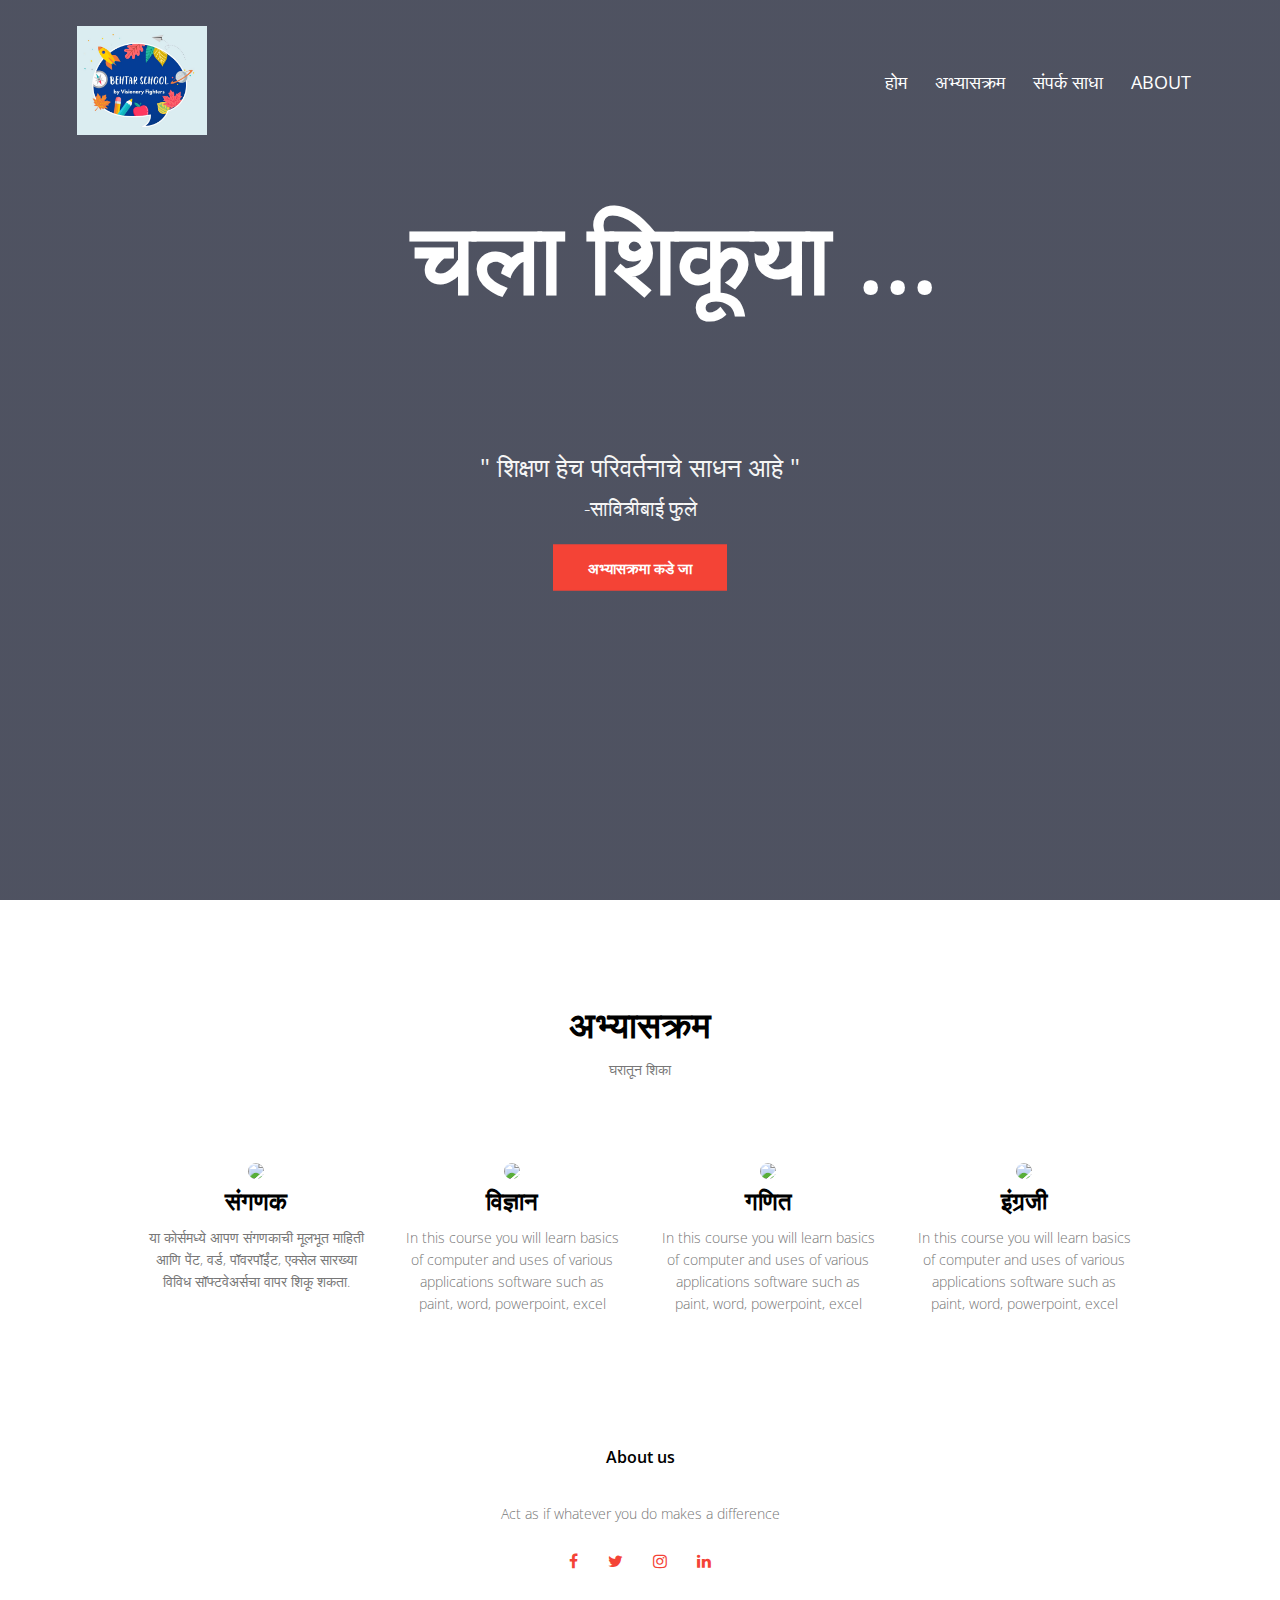
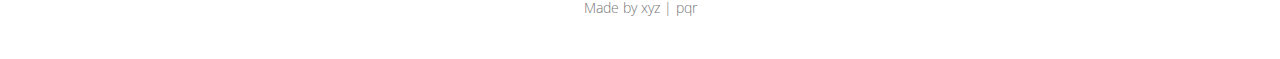
==== index.html @ a49ac551 "download links" ====
<!DOCTYPE html>
<html>
<head>
    <meta name="viewport" content="with=device-width, initial-scale=1.0">
    <title>BHETAR SCHOOL</title>
    <link rel="stylesheet" type="text/css" href="style.css">
    <link rel="preconnect" href="https://fonts.googleapis.com">
    <link rel="preconnect" href="https://fonts.gstatic.com" crossorigin>
    <link href="https://fonts.googleapis.com/css2?family=Open+Sans:wght@300;400;800&display=swap" rel="stylesheet">
    <link rel="stylesheet" href="https://stackpath.bootstrapcdn.com/font-awesome/4.7.0/css/font-awesome.min.css">
</head>
<body>
        <section class="header">
            <nav>
                <a href="#"> <img src="img/logo.jpeg"></a>
                <div class="nav-links" id="navLinks">
                    <i class="fa fa-times-circle" onclick="hideMenu()"></i>
                    <ul>
                        <li><a href="">होम</a></li>
                        <li><a href="#course">अभ्यासक्रम</a></li>
                        <li><a href="contact.html">संपर्क साधा </a></li>
                        <li><a href="about.html">ABOUT</a></li>
                    </ul>
                </div>
                <i class="fa fa-bars" onclick="showMenu()"></i>
            </nav>
            <div class="text-box">
                <h1>चला शिकूया ... </h1>
                <p><b>" शिक्षण हेच परिवर्तनाचे साधन आहे "</b></p>
                <p style="font-size: 20px;">-सावित्रीबाई फुले</p>
                <a href="#course" class="button"><b>अभ्यासक्रमा कडे जा</b></a>
            </div>

            <div class="shape"></div>
        </section> 

  <!-------courses--------->   
  <section class="course">
      <h1 id="course">अभ्यासक्रम</h1>
      <p>घरातून शिका</p>    


    <div class="conatiner">
        <div class="subjects">
            <img src="img/13.jpg">
            <h2><a href="Computer.html">संगणक</a></h2>
            <p>या कोर्समध्ये आपण संगणकाची मूलभूत माहिती आणि पेंट, वर्ड, पॉवरपॉईंट, एक्सेल सारख्या विविध सॉफ्टवेअर्सचा वापर शिकू शकता.</p>

        </div>
        <div class="subjects">
            <img src="img/9.jpg">
            <h2><a href="science.html">विज्ञान</a></h2>
          <p>In this course you will learn basics of computer and uses of various applications software such as paint, word, powerpoint, excel</p>
      </div>
      <div class="subjects">
          <img src="img/11.jpg">
          <h2><a href="maths.html">गणित</a></h2>
          <p>In this course you will learn basics of computer and uses of various applications software such as paint, word, powerpoint, excel</p>
      </div>
      <div class="subjects">
        <img src="img/8.jpg">
        <h2><a href="maths.html">इंग्रजी</a></h2>
        <p>In this course you will learn basics of computer and uses of various applications software such as paint, word, powerpoint, excel</p>
    </div>
    </div>
  </section>
  
  


<!-------footer----------->
<section class="footer">
    <h4>About us</h4>
    <p>Act as if whatever you do makes a difference</p>
    <div class="icons">
        <i class="fa fa-facebook"></i>
        <i class="fa fa-twitter"></i>
        <i class="fa fa-instagram"></i>
        <i class="fa fa-linkedin"></i>
    </div>
    <p>Made by xyz | pqr</p>
</section>


    
<!--------javscript for toggle menu---------->
<script>
    var navLinks= document.getElementById("navLinks");
    function showMenu(){
        navLinks.style.right="0";
    }
    function hideMenu(){
        navLinks.style.right="-200px";
    }
</script>
</body>
</html>
---- style.css ----
*{
    margin: 0;
    padding: 0;
    font-family: 'Open Sans', sans-serif;
}
.header{
    min-height: 100vh;
    width: 100%;
    background-image: linear-gradient(rgb(4,9,30,0.7),rgba(4,9,30,0.7)), url(img/2.jpeg);
    background-size: cover;
    background-position: center;
    position: relative;
}
nav{
    display: flex;
    padding: 2% 6%;
    justify-content: space-between;
    align-items: center;
}
nav img{
    width: 130px;
}
.nav-links{
    flex: 1;
    text-align: right;
}
.nav-links ul li{
    list-style: none;
    display: inline-block;
    padding: 8px 12px;
    position: relative;
}
.nav-links ul li a{
    color: white;
    text-decoration: none;
    font-size: 18px;
}
.nav-links ul li ::after{
    content: '';
    width: 0%;
    height: 2px;
    background: tomato;
    display: block;
    margin: auto;
    transition: 0.5s;
}
.nav-links ul li :hover::after{
    width: 100%;
}
.text-box{
    width: 90%;
    color: white;
    position: absolute;
    top: 50%;
    left: 50%;
    transform: translate(-50%,-50%);
    text-align: center;
}
.text-box h1{
    font-size: 100px;
    transform: translate(3%,-90%);
}
.text-box p{
    font-size: 25px;
    color: whitesmoke;
}
.button{
    display: inline-block;
    text-decoration: none;
    color: white;
    border: 1px solid #f44336;
    padding: 12px 34px;
    font-size: 15px;
    background: #f44336;
    position: relative;
    cursor: pointer;
    margin-top: 15px;
}
.button:hover{
    border: 1px solid white;
    background: transparent;
    transition:  1s;
}
nav .fa{
    display: none;
}

.shape{
    position: absolute;
    bottom: -.2rem; left: 0;
    height: 10rem;
    width: 100%;
    background: url(ani.png);
    block-size: 100rem 15rem;
    filter: drop-shadow(0 -.1rem .1rem rgba(0,0,0,.2));
    animation: animate 15s linear infinite;
}
@keyframes animate{
    0%{
        background-position-x: 0rem;
    }
    100%{
        background-position-x: 100rem;
    }
}
@media(max-width: 700px){
    .header{
        background-image: linear-gradient(rgb(4,9,30,0.7),rgba(4,9,30,0.7)), url(img/1.jpeg);      
    }
    .text-box h1{
        font-size: 50px;
    }
    .text-box p{
        font-size: 20px;
    }
    .nav-links ul li{
        display: block;
    }
    .nav-links{
        position: fixed;
        background: #f44336;
        height: 100vh;
        width: 200px;
        top: 0;
        right: -200px;
        text-align: left;
        z-index: 2;    
        transition: 1s;   
    }
    nav .fa{
        display: block;
        color: white;
        margin: 10px;
        font-size: 22px;
        cursor: pointer;
    }
    .nav-links ul{
        padding: 15px;
    }    
}




/*------------courses-----------------*/
.course{
    width: 80%;
    margin: auto;
    text-align: center;
    padding-top: 100px;
}
h1{
    font-size: 36px;
    font-weight: 600;
}
p{
    color: #777;
    font-size: 14px;
    font-weight: 300;
    line-height: 22px;
    padding: 10px;
}

/*---------- courses image section------------*/
.conatiner{
    margin-top: 5%;
    display: flex;
    justify-content: space-between;
}
.subjects{
    flex-basis: 31%;
    border-radius: 10px;
    margin-bottom: 5%;
    padding: 20px 10px;
}
.subjects img{
    width: 80%;
    height: auto;
    clip-path: circle();
}
.subjects a{
    text-decoration: none;
    color: black;
}
.subjects img:hover{
    box-shadow: 0 0 20px 0px rgba(0,0,0,0.2);
    transition: 0.5s;
}

@media(max-width: 700px){
    .row{
        flex-direction: column;
        scroll-behavior: smooth;
    }
    .conatiner{
        flex-direction: column;
        scroll-behavior: smooth;
    }
}

/*----------------footer----------------*/
.footer{
    width: 100%;
    text-align: center;
    padding: 30px 0;
}
.footer h4{
    margin-bottom: 25px;
    margin-top: 20px;
    font-weight: 600;
}
.icons .fa{
    color: #f44336;
    margin: 0 13px;
    cursor: pointer;
    padding: 18px 0;
}



/*-------------- computer page -----------------*/
.sub-header{
    height: 50vh;
    width: 100%;
    background-image: linear-gradient(rgb(4,9,30,0.7),rgba(4,9,30,0.7)), url(img/7.jpg);
    background-position: center;
    background-size: cover;
    text-align: center;
    color: #fff;
}
.sub-header h1{
    margin-top: 90px;
}


/*---------------computer try section--------------*/


.button2{
    display: inline-block;
    text-decoration: none;
    color: black;
    border: 1px solid black;
    padding: 5px 15px;
    font-size: 15px;
    background: transparent;
    position: relative;
    cursor: pointer;
}



/*---------------contact us page-------------*/
.sub-header1{
        height: 50vh;
        width: 100%;
        background-image: linear-gradient(rgb(4,9,30,0.7),rgba(4,9,30,0.7)), url(img/10.jpg);
        background-position: center;
        background-size: cover;
        text-align: center;
        color: #fff;
}
.sub-header1 h1{
    margin-top: 90px;
}
.location{
    width: 80%;
    margin: auto;
    padding: 80px 0;
}
.location iframe{
    width: 100%;
}
.contact-us{
    width: 80%;
    margin: auto;
}
.contact-col{
    flex-basis: 48%;
    margin-bottom: 30px;
}
.contact-col div{
    display: flex;
    align-items: center;
    margin-bottom: 40px;
}
.contact-col div .fa{
    font-size: 28px;
    color: #f44336;
    margin: 10px;
    margin-right: 30px;
}
.contact-coldiv p{
    padding: 0;
}
.contact-col div h5{
    font-size: 20px;
    margin-bottom: 5px;
    color: #555;
    font-weight: 400;
}
.contact-col input, .contact-col textarea{
    width: 100%;
    padding: 15px;
    margin-bottom: 17px;
    outline: none;
    border: 1px solid #ccc;
    box-sizing: border-box;
}

/*-----------template try section-----------*/
.box-container{
    display: flex;
    justify-content: space-between;
    align-items: center;
    justify-content: center;
    flex-wrap: wrap; 
}
.box-container .box{
    width: 25%;
    border: 1px solid rgba(0,0,0,.3);
    position: relative;
    margin: 32px;
    border-radius: 0 0 10px 10px ;
}   
.box img{
    width: 100%;
    height: 20rem;
    object-fit: cover;
}
.content{
    text-align: center;
}
.box-container .box .content{
    padding-top: 10px;
    align-items: center;
    padding-bottom: 10px;
}
.box-container .box .content .title{
    text-decoration: none;
    text-align: center;
    color: black;
    font-size: 20px;
    padding: 10px;
}
.box-container .box .content .info{
    align-items: center;
    border-top: 1px solid rgba(0,0,0,.3);
    margin-top: 10px;
}
.box-container .box .class{
    position: absolute;
    top: 1rem; right: 1rem;
    height: 3rem;
    width: 3rem;
    line-height: 3rem;
    text-align: center;
    border-radius: 70%;
    background-color: black;
    color: white;
    font-size: 2rem;
}
.box-container .box .content .info a{
    font-weight: bold;
}
.box-container .box .content .info .button2{
    padding: 7px 10px;
    font-size: 1rem;
    color: white;
    background:  #f44336;
    border-radius: 5px;
    border-color:  #f44336;
    margin-top: 1rem;
    cursor: pointer;
    box-shadow: 0.1rem .1rem rgb(201, 190, 190);
    position: relative;
    overflow: hidden;
    z-index: 0;
}
.box-container .box .content .info .button2::before{
    content: '';
    position: absolute;
    top: -1rem; left: -100%;
    background: #fff9;
    height: 150%;
    width: 20%;
    transform: rotate(25deg);
    z-index: -1;
}
.box-container .box .content .info .button2:hover::before{
    transition: .5s linear;
    left: 120%;
}

@media(max-width: 700px){
    .box-container{
        flex-direction: column;
    }
    .box-container .box{
        width: 80%;
    }   
    .box-container .box .class{
        top: 1rem; right: 1rem;
        height: 3rem;
        width: 3rem;
        line-height: 3rem;
        border-radius: 50%;
        font-size: 2rem;
    }
}

/*------------about us page--------------*/
.sub-header2{
    height: 50vh;
    width: 100%;
    background-image: linear-gradient(rgb(4,9,30,0.7),rgba(4,9,30,0.7)), url(img/about.jpg);
    background-position: center;
    background-size: cover;
    text-align: center;
    color: #fff;
}
.sub-header2 h1{
margin-top: 90px;
}

.about{
    flex-direction: row;
}
.about-image{
    display: flex;
    flex-direction: row;
}
.about-image img{
    width: 50%;
    height: 50%;
    padding: 50px;
}
.about-content{
    background: #fff;
    display: flex;
    justify-content: center;
    flex-direction: column;
    align-items: center;
}
.about-content h2{
    padding-top: 20px;
    font-size: 28px;
    opacity: 0.9;
}

.about-content p{
    padding-bottom: 15px;
    font-weight: 300;
    opacity: 0.7;
    width: 60%;
    text-align: center;
    margin: 0 auto;
    line-height: 1.7;
}
.links{
    margin: 15px 0;
}
.links li{
    border: 0.5px solid #777;
    list-style: none;
    border-radius: 5px;
    padding: 10px 15px;
    width: 160px;
    text-align: center;
}
.links li a{
    text-transform: uppercase;
    color: #777;
    text-decoration: none;
}
.links li:hover{
    border-color: #f44336;
}
.links li:hover a{
    color : #f44336;
}
.vertical-line{
    height: 30px;
    width: 0.5px;
    background: #777;
    margin: 0 auto;
}
.about-icons{
    display: flex;
    padding: 15px 0;
}
.about-icons li{
    display: block;
    padding: 5px;
    margin: 5px;
}
.about-icons li i{
    font-size: 26px;
    opacity: 0.8;
}
.about-icons li i:hover{
    color: #f44336;
}


/*****************/

@media(max-width: 992px){
    .about-image{
        flex-direction: column;
        scroll-behavior: smooth;
    }
    section{
        grid-template-columns: 1fr;
        width: 100%;
    }
    .about-image img{
        height: 50%;
        width: 80%;
        padding-top: 5px;
      
    }
    .about-content{
        height: 100vh;
    }
    .about-content h2{
        font-size: 20px;
        margin-top: 50px;
    }
    .about-content p{
        font-size: 14px;
    }
    .links li a{
        font-size: 14px;
    }
    .links{
        margin: 5px 0;
    }
    .links li{
        padding: 6px 10px;
    }
    .icons li i{
        font-size: 15px;
    }
}
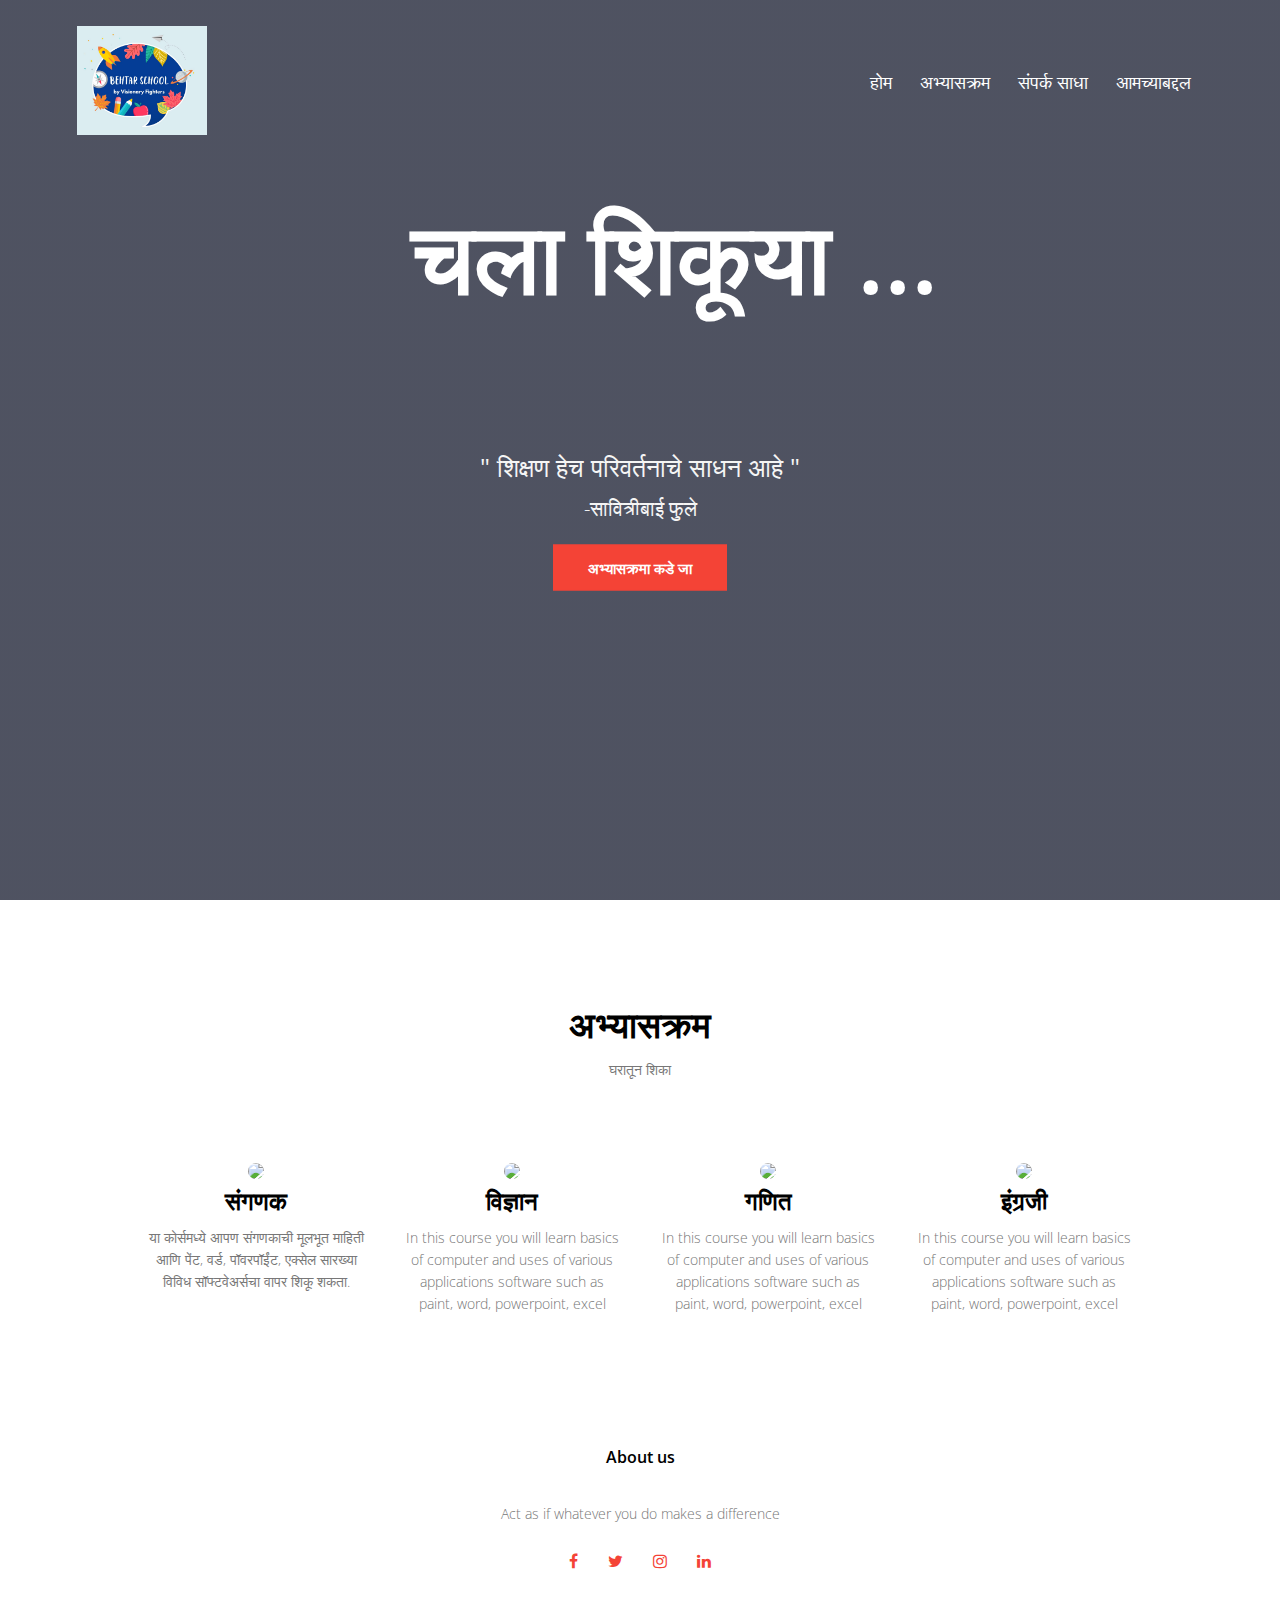
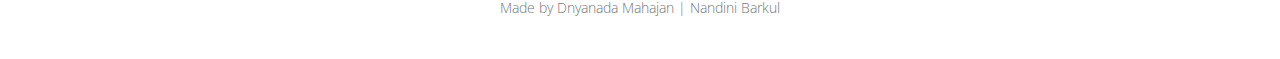
==== commit 576e65dd: "added about us page 2" ====
--- a/index.html
+++ b/index.html
@@ -19,7 +19,7 @@
                         <li><a href="">होम</a></li>
                         <li><a href="#course">अभ्यासक्रम</a></li>
                         <li><a href="contact.html">संपर्क साधा </a></li>
-                        <li><a href="about.html">ABOUT</a></li>
+                        <li><a href="about.html">आमच्याबद्दल</a></li>
                     </ul>
                 </div>
                 <i class="fa fa-bars" onclick="showMenu()"></i>
@@ -78,7 +78,7 @@
         <i class="fa fa-instagram"></i>
         <i class="fa fa-linkedin"></i>
     </div>
-    <p>Made by xyz | pqr</p>
+    <p>Made by Dnyanada Mahajan | Nandini Barkul</p>
 </section>
 
 
--- a/style.css
+++ b/style.css
@@ -1,3 +1,9 @@
+
+@import url('https://fonts.googleapis.com/css?family=Open+Sans:400,600,700&display=swap');
+@import url("https://stackpath.bootstrapcdn.com/font-awesome/4.7.0/css/font-awesome.min.css");
+
+
+
 *{
     margin: 0;
     padding: 0;
@@ -306,6 +312,10 @@
     outline: none;
     border: 1px solid #ccc;
     box-sizing: border-box;
+}
+.para p{
+    text-align: center;
+    font-size: medium;
 }
 
 /*-----------template try section-----------*/
@@ -413,7 +423,7 @@
 .sub-header2{
     height: 50vh;
     width: 100%;
-    background-image: linear-gradient(rgb(4,9,30,0.7),rgba(4,9,30,0.7)), url(img/about.jpg);
+    background-image: linear-gradient(rgb(4,9,30,0.7),rgba(4,9,30,0.7)), url(img/about2.jpeg);
     background-position: center;
     background-size: cover;
     text-align: center;
@@ -542,4 +552,400 @@
     .icons li i{
         font-size: 15px;
     }
-}+}
+
+
+/*----------------about us 2 page----------------------*/
+
+/*-------------our team section-----------*/
+body{
+	margin:0;
+	font-family: 'Open Sans', sans-serif;
+}
+*{
+	box-sizing: border-box;
+}
+
+.section-teachers{
+	background-color:#009688;
+	min-height: 100vh;
+	padding:70px 15px 30px;
+}
+
+.container{
+	max-width: 1170px;
+	margin:auto;
+}
+
+.row{
+	display: flex;
+	flex-wrap: wrap;
+}
+
+.section-teachers .section-title{
+	flex-basis: 100%;
+	max-width: 100%;
+	margin-bottom: 70px;
+}
+
+.section-teachers .section-title h1{
+	font-size: 40px;
+	text-align: center;
+	margin:0;
+	color: #ffffff;
+	font-weight: 700;
+}
+
+.section-teachers .section-title p{
+	font-size:16px;
+	text-align: center;
+	margin:15px 0 0;
+	color:#ffffff;
+}
+.section-teachers .team-items{
+	
+	flex-basis: 100%;
+	max-width: 100%;
+	display: flex;
+	flex-wrap: wrap;
+	justify-content: space-around;
+}
+.section-teachers .team-items .item{
+ flex-basis: calc(25% - 30px);
+ max-width: calc(25% - 30px);
+ transition: all .5s ease;
+ margin-bottom: 40px;
+}
+.section-teachers .team-items .item img{
+	display: block;
+	width: 100%;
+	border-radius: 8px;
+}
+
+.section-teachers .team-items .item .inner{
+	position: relative;
+	z-index: 11;
+	padding:0 15px;
+}
+.section-teachers .team-items .item .inner .info{
+	background-color:#005c53;
+	text-align: center;
+	padding: 20px 15px;
+	border-radius:8px;
+	transition: all .5s ease;
+	margin-top: -40px;
+}
+.section-teachers .team-items .item:hover  .info{
+    transform: translateY(-20px);
+}
+.section-teachers .team-items .item:hover{
+ transform: translateY(-10px);	
+}
+.section-teachers .team-items .item .inner .info h5{
+	margin:0;
+	font-size: 18px;
+	font-weight: 600;
+	color:#ffffff;
+}
+.section-teachers .team-items .item .inner .info p{
+	font-size: 16px;
+	font-weight: 400;
+	color:#c5c5c5;
+	margin:10px 0 0;
+}
+
+.section-teachers .team-items .item .inner .info .social-links{
+	padding-top: 15px;
+}
+
+.section-teachers .team-items .item .inner .info .social-links a{
+	display: inline-block;
+	height: 32px;
+	width: 32px;
+	background-color: #ffffff;
+	color:#0c6b62;
+	border-radius: 50%;
+	margin:0 2px;
+	text-align: center;
+	line-height: 32px;
+	font-size:16px;
+	transition: all .5s ease;
+}
+
+.section-teachers .team-items .item .inner .info .social-links a:hover{
+	box-shadow: 0 0 10px #000;
+}
+
+/*responsive*/
+@media(max-width: 991px){
+	.section-teachers .team-items .item{
+      flex-basis: calc(50% - 30px);
+       max-width: calc(50% - 30px);
+
+   }
+}
+
+@media(max-width: 767px){
+	.section-teachers .team-items .item{
+      flex-basis: calc(100%);
+       max-width: calc(100%);
+
+   }
+}
+
+
+/*---------------our team section-------------------*/
+.section-team{
+	background-color:#009688;
+	min-height: 100vh;
+	padding:70px 15px 30px;
+}
+
+.container{
+	max-width: 1170px;
+	margin:auto;
+}
+
+.row{
+	display: flex;
+	flex-wrap: wrap;
+}
+
+.section-team .section-title{
+	flex-basis: 100%;
+	max-width: 100%;
+	margin-bottom: 70px;
+}
+
+.section-team .section-title h1{
+	font-size: 40px;
+	text-align: center;
+	margin:0;
+	color: #ffffff;
+	font-weight: 700;
+}
+
+.section-team .section-title p{
+	font-size:16px;
+	text-align: center;
+	margin:15px 0 0;
+	color:#ffffff;
+}
+.section-team .team-items{
+	
+	flex-basis: 100%;
+	max-width: 100%;
+	display: flex;
+	flex-wrap: wrap;
+	justify-content: space-around;
+}
+.section-team .team-items .item{
+ flex-basis: calc(25% - 30px);
+ max-width: calc(25% - 30px);
+ transition: all .5s ease;
+ margin-bottom: 40px;
+}
+.section-team .team-items .item img{
+	display: block;
+	width: 100%;
+	border-radius: 8px;
+}
+
+.section-team .team-items .item .inner{
+	position: relative;
+	z-index: 11;
+	padding:0 15px;
+}
+.section-team .team-items .item .inner .info{
+	background-color:#005c53;
+	text-align: center;
+	padding: 20px 15px;
+	border-radius:8px;
+	transition: all .5s ease;
+	margin-top: -40px;
+}
+.section-team .team-items .item:hover  .info{
+    transform: translateY(-20px);
+}
+.section-team .team-items .item:hover{
+ transform: translateY(-10px);	
+}
+.section-team .team-items .item .inner .info h5{
+	margin:0;
+	font-size: 18px;
+	font-weight: 600;
+	color:#ffffff;
+}
+.section-team .team-items .item .inner .info p{
+	font-size: 16px;
+	font-weight: 400;
+	color:#c5c5c5;
+	margin:10px 0 0;
+}
+
+.section-team .team-items .item .inner .info .social-links{
+	padding-top: 15px;
+}
+
+.section-team .team-items .item .inner .info .social-links a{
+	display: inline-block;
+	height: 32px;
+	width: 32px;
+	background-color: #ffffff;
+	color:#0c6b62;
+	border-radius: 50%;
+	margin:0 2px;
+	text-align: center;
+	line-height: 32px;
+	font-size:16px;
+	transition: all .5s ease;
+}
+
+.section-team .team-items .item .inner .info .social-links a:hover{
+	box-shadow: 0 0 10px #000;
+}
+
+/*responsive*/
+@media(max-width: 991px){
+	.section-team .team-items .item{
+      flex-basis: calc(50% - 30px);
+       max-width: calc(50% - 30px);
+
+   }
+}
+
+@media(max-width: 767px){
+	.section-team .team-items .item{
+      flex-basis: calc(100%);
+       max-width: calc(100%);
+
+   }
+}
+/*--------------our intern section------------*/
+.team-section{
+	background-color:#009688;
+	min-height: 100vh;
+	padding:70px 15px 30px;
+}
+
+.container{
+	max-width: 1170px;
+	margin:auto;
+}
+
+.row{
+	display: flex;
+	flex-wrap: wrap;
+}
+
+.team-section .section-title{
+	flex-basis: 100%;
+	max-width: 100%;
+	margin-bottom: 70px;
+}
+
+.team-section .section-title h1{
+	font-size: 40px;
+	text-align: center;
+	margin:0;
+	color: #ffffff;
+	font-weight: 700;
+}
+
+.team-section .section-title p{
+	font-size:16px;
+	text-align: center;
+	margin:15px 0 0;
+	color:#ffffff;
+}
+.team-section .team-items{
+	
+	flex-basis: 100%;
+	max-width: 100%;
+	display: flex;
+	flex-wrap: wrap;
+	justify-content: space-around;
+}
+.team-section .team-items .item{
+ flex-basis: calc(25% - 30px);
+ max-width: calc(25% - 30px);
+ transition: all .5s ease;
+ margin-bottom: 40px;
+}
+.team-section .team-items .item img{
+	display: block;
+	width: 100%;
+	border-radius: 8px;
+}
+
+.team-section .team-items .item .inner{
+	position: relative;
+	z-index: 11;
+	padding:0 15px;
+}
+.team-section .team-items .item .inner .info{
+	background-color:#005c53;
+	text-align: center;
+	padding: 20px 15px;
+	border-radius:8px;
+	transition: all .5s ease;
+	margin-top: -40px;
+}
+.team-section .team-items .item:hover  .info{
+    transform: translateY(-20px);
+}
+.team-section .team-items .item:hover{
+ transform: translateY(-10px);	
+}
+.team-section .team-items .item .inner .info h5{
+	margin:0;
+	font-size: 18px;
+	font-weight: 600;
+	color:#ffffff;
+}
+.team-section .team-items .item .inner .info p{
+	font-size: 16px;
+	font-weight: 400;
+	color:#c5c5c5;
+	margin:10px 0 0;
+}
+
+.team-section .team-items .item .inner .info .social-links{
+	padding-top: 15px;
+}
+
+.team-section .team-items .item .inner .info .social-links a{
+	display: inline-block;
+	height: 32px;
+	width: 32px;
+	background-color: #ffffff;
+	color:#0c6b62;
+	border-radius: 50%;
+	margin:0 2px;
+	text-align: center;
+	line-height: 32px;
+	font-size:16px;
+	transition: all .5s ease;
+}
+
+.team-section .team-items .item .inner .info .social-links a:hover{
+	box-shadow: 0 0 10px #000;
+}
+
+/*responsive*/
+@media(max-width: 991px){
+	.team-section .team-items .item{
+      flex-basis: calc(50% - 30px);
+       max-width: calc(50% - 30px);
+
+   }
+}
+
+@media(max-width: 767px){
+	.team-section .team-items .item{
+      flex-basis: calc(100%);
+       max-width: calc(100%);
+
+   }
+}
+
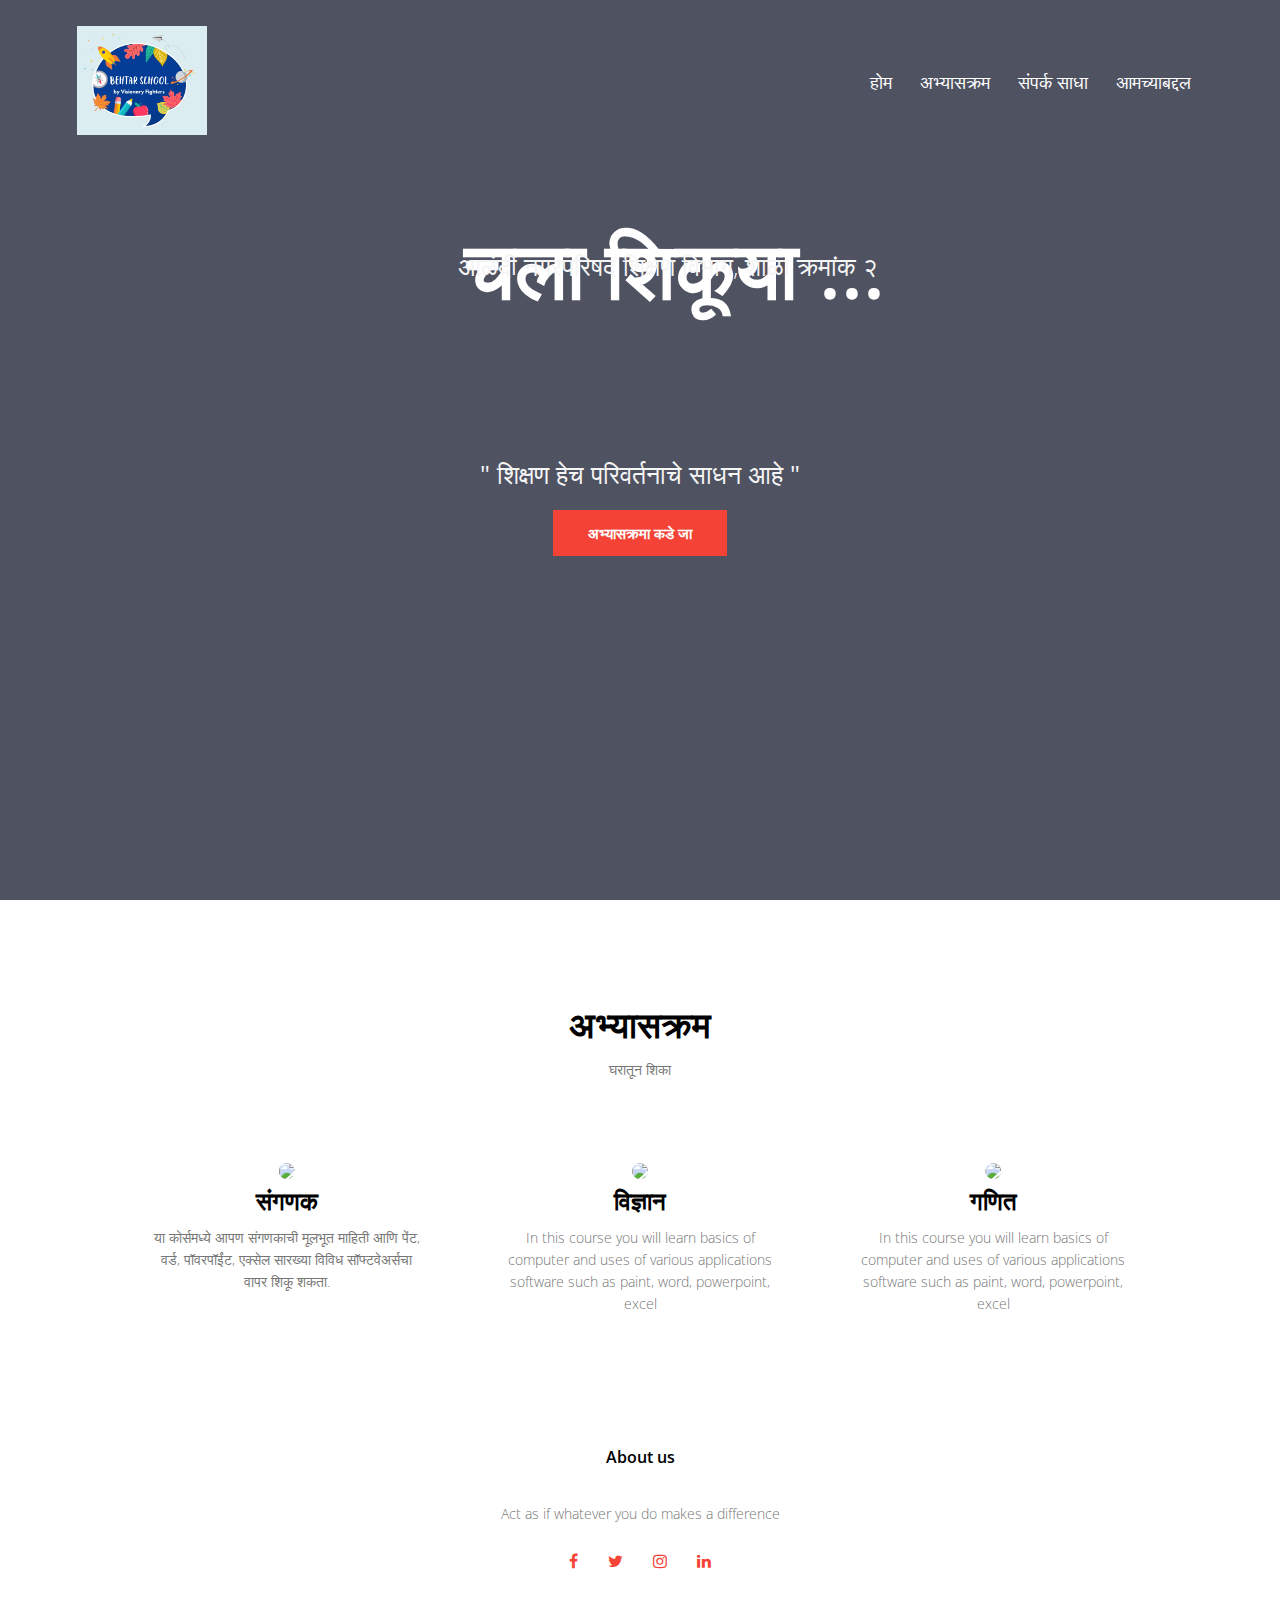
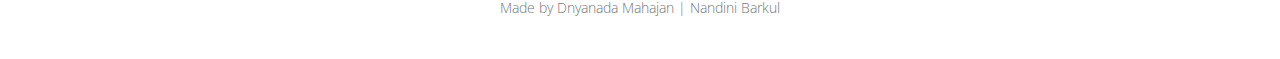
==== commit e0eb4ef3: "social media handles update" ====
--- a/index.html
+++ b/index.html
@@ -27,11 +27,13 @@
             <div class="text-box">
                 <h1>चला शिकूया ... </h1>
                 <p><b>" शिक्षण हेच परिवर्तनाचे साधन आहे "</b></p>
-                <p style="font-size: 20px;">-सावित्रीबाई फुले</p>
                 <a href="#course" class="button"><b>अभ्यासक्रमा कडे जा</b></a>
             </div>
 
             <div class="shape"></div>
+            <div class="school-name">
+                <p>आळंदी नगरपरिषद शिक्षण विभाग, शाळा क्रमांक २</p>
+            </div>
         </section> 
 
   <!-------courses--------->   
@@ -57,11 +59,6 @@
           <h2><a href="maths.html">गणित</a></h2>
           <p>In this course you will learn basics of computer and uses of various applications software such as paint, word, powerpoint, excel</p>
       </div>
-      <div class="subjects">
-        <img src="img/8.jpg">
-        <h2><a href="maths.html">इंग्रजी</a></h2>
-        <p>In this course you will learn basics of computer and uses of various applications software such as paint, word, powerpoint, excel</p>
-    </div>
     </div>
   </section>
   
@@ -73,10 +70,10 @@
     <h4>About us</h4>
     <p>Act as if whatever you do makes a difference</p>
     <div class="icons">
-        <i class="fa fa-facebook"></i>
-        <i class="fa fa-twitter"></i>
-        <i class="fa fa-instagram"></i>
-        <i class="fa fa-linkedin"></i>
+        <a href="https://www.facebook.com/visionaryfightersofficial/"><span class="fa fa-facebook"></span></a>
+        <a href="https://twitter.com/visionaryf8rs?s=08"><span class="fa fa-twitter"></span></a>
+        <a href="https://www.instagram.com/visionaryfighters/?hl=en"><span class="fa fa-instagram"></span></a>
+        <a href="https://www.linkedin.com/company/visionary-fighters"><span class="fa fa-linkedin"></span></a>
     </div>
     <p>Made by Dnyanada Mahajan | Nandini Barkul</p>
 </section>
--- a/style.css
+++ b/style.css
@@ -63,8 +63,8 @@
     text-align: center;
 }
 .text-box h1{
-    font-size: 100px;
-    transform: translate(3%,-90%);
+    font-size: 80px;
+    transform: translate(3%,-120%);
 }
 .text-box p{
     font-size: 25px;
@@ -90,13 +90,17 @@
 nav .fa{
     display: none;
 }
-
+.school-name p{
+    font-size: 25px;
+    color: whitesmoke;
+    transform: translate(35%,190%);
+}
 .shape{
     position: absolute;
     bottom: -.2rem; left: 0;
     height: 10rem;
     width: 100%;
-    background: url(ani.png);
+    background: url(img/shape.png);
     block-size: 100rem 15rem;
     filter: drop-shadow(0 -.1rem .1rem rgba(0,0,0,.2));
     animation: animate 15s linear infinite;
@@ -114,10 +118,15 @@
         background-image: linear-gradient(rgb(4,9,30,0.7),rgba(4,9,30,0.7)), url(img/1.jpeg);      
     }
     .text-box h1{
-        font-size: 50px;
+        font-size: 45px;
     }
     .text-box p{
         font-size: 20px;
+    }
+    .school-name p{
+        font-size: 20px;
+        color: whitesmoke;
+        transform: translate(3%,1000%);
     }
     .nav-links ul li{
         display: block;
@@ -315,9 +324,18 @@
 }
 .para p{
     text-align: center;
-    font-size: medium;
-}
-
+    font-size: 25px;
+    font-weight: bold;
+}
+
+@media(max-width: 700px){
+    .para p{
+        text-align: center;
+        font-size: 18px;
+        font-weight: bold;
+    }
+    
+}
 /*-----------template try section-----------*/
 .box-container{
     display: flex;
@@ -454,11 +472,12 @@
 }
 .about-content h2{
     padding-top: 20px;
-    font-size: 28px;
+    font-size: 35px;
     opacity: 0.9;
 }
 
 .about-content p{
+    font-size: 18px;
     padding-bottom: 15px;
     font-weight: 300;
     opacity: 0.7;
@@ -557,7 +576,7 @@
 
 /*----------------about us 2 page----------------------*/
 
-/*-------------our team section-----------*/
+/*-------------our teachers section-----------*/
 body{
 	margin:0;
 	font-family: 'Open Sans', sans-serif;
@@ -675,6 +694,12 @@
 .section-teachers .team-items .item .inner .info .social-links a:hover{
 	box-shadow: 0 0 10px #000;
 }
+.section-teachers .teachers_team{
+    display: block;
+    margin: auto;
+    width: 60%;
+	border-radius: 8px;
+}
 
 /*responsive*/
 @media(max-width: 991px){
@@ -691,6 +716,11 @@
        max-width: calc(100%);
 
    }
+   .section-teachers .teachers_team{
+    margin: auto;
+    width: 100%;
+	border-radius: 8px;
+}
 }
 
 
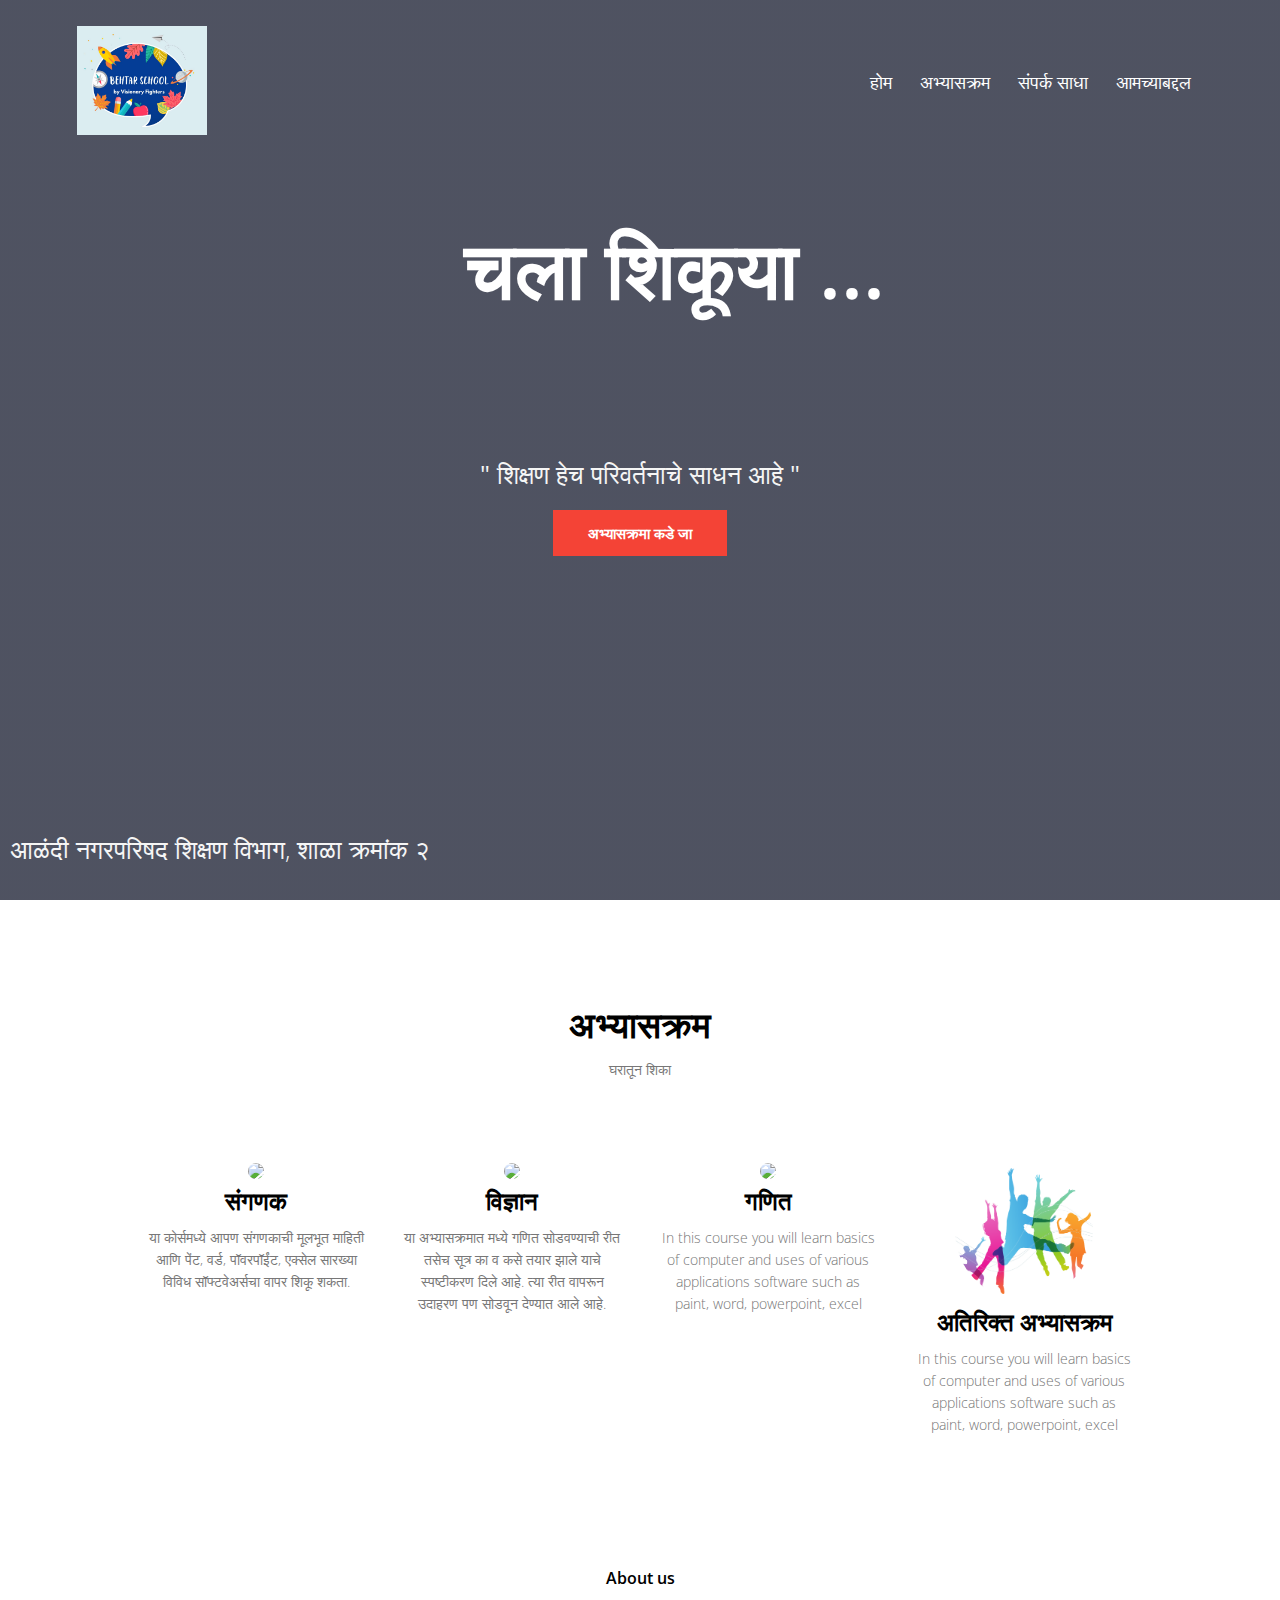
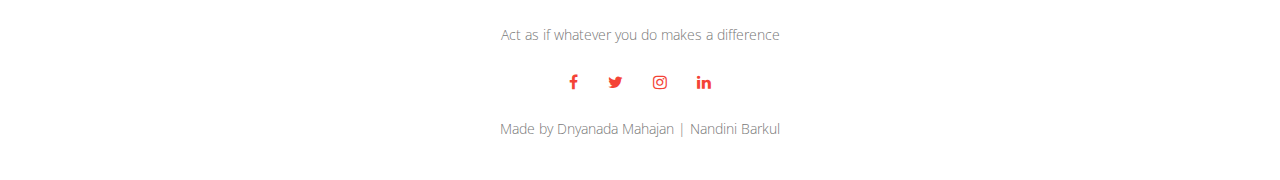
==== commit 67377395: "page added" ====
--- a/index.html
+++ b/index.html
@@ -29,9 +29,7 @@
                 <p><b>" शिक्षण हेच परिवर्तनाचे साधन आहे "</b></p>
                 <a href="#course" class="button"><b>अभ्यासक्रमा कडे जा</b></a>
             </div>
-
-            <div class="shape"></div>
-            <div class="school-name">
+            <div class="slide-left">
                 <p>आळंदी नगरपरिषद शिक्षण विभाग, शाळा क्रमांक २</p>
             </div>
         </section> 
@@ -52,13 +50,18 @@
         <div class="subjects">
             <img src="img/9.jpg">
             <h2><a href="science.html">विज्ञान</a></h2>
-          <p>In this course you will learn basics of computer and uses of various applications software such as paint, word, powerpoint, excel</p>
+          <p>या अभ्यासक्रमात मध्ये गणित सोडवण्याची रीत तसेच सूत्र का व कसे तयार झाले याचे स्पष्टीकरण दिले आहे. त्या रीत वापरून उदाहरण पण सोडवून देण्यात आले आहे.</p>
       </div>
       <div class="subjects">
           <img src="img/11.jpg">
           <h2><a href="maths.html">गणित</a></h2>
           <p>In this course you will learn basics of computer and uses of various applications software such as paint, word, powerpoint, excel</p>
       </div>
+      <div class="subjects">
+        <img src="img/extracurricular-logo.png">
+        <h2><a href="extra-ciricular.html">अतिरिक्त अभ्यासक्रम</a></h2>
+        <p>In this course you will learn basics of computer and uses of various applications software such as paint, word, powerpoint, excel</p>
+    </div>
     </div>
   </section>
   
--- a/style.css
+++ b/style.css
@@ -95,24 +95,33 @@
     color: whitesmoke;
     transform: translate(35%,190%);
 }
-.shape{
+
+/* ------------ sliding text ---------------*/
+.slide-left {
+  width:100%;
+  overflow:hidden;
+}
+.slide-left p {
+    font-size: 25px;
+    color: whitesmoke;
     position: absolute;
-    bottom: -.2rem; left: 0;
-    height: 10rem;
+    bottom: 30px;
+    width: 50%;
+    animation: slide-left 20s linear infinite;
+}
+
+@keyframes slide-left {
+  from {
+    margin-left: 100%;
+    width: 300%; 
+  }
+
+  to {
+    margin-left: 0%;
     width: 100%;
-    background: url(img/shape.png);
-    block-size: 100rem 15rem;
-    filter: drop-shadow(0 -.1rem .1rem rgba(0,0,0,.2));
-    animation: animate 15s linear infinite;
-}
-@keyframes animate{
-    0%{
-        background-position-x: 0rem;
-    }
-    100%{
-        background-position-x: 100rem;
-    }
-}
+  }
+}
+
 @media(max-width: 700px){
     .header{
         background-image: linear-gradient(rgb(4,9,30,0.7),rgba(4,9,30,0.7)), url(img/1.jpeg);      
@@ -152,6 +161,14 @@
     .nav-links ul{
         padding: 15px;
     }    
+    .slide-left p {
+        font-size: 20px;
+        color: whitesmoke;
+        position: absolute;
+        bottom: 30px;
+        width: 50%;
+        animation: slide-left 10s linear infinite;
+    }
 }
 
 
@@ -979,3 +996,16 @@
    }
 }
 
+/*--------------extra ciricular section-------------------*/
+.sub-header3{
+    height: 50vh;
+    width: 100%;
+    background-image: linear-gradient(rgb(4,9,30,0.7),rgba(4,9,30,0.7)), url(img/extracurricular-activities.png);
+    background-position: center;
+    background-size: cover;
+    text-align: center;
+    color: #fff;
+}
+.sub-header h1{
+    margin-top: 90px;
+}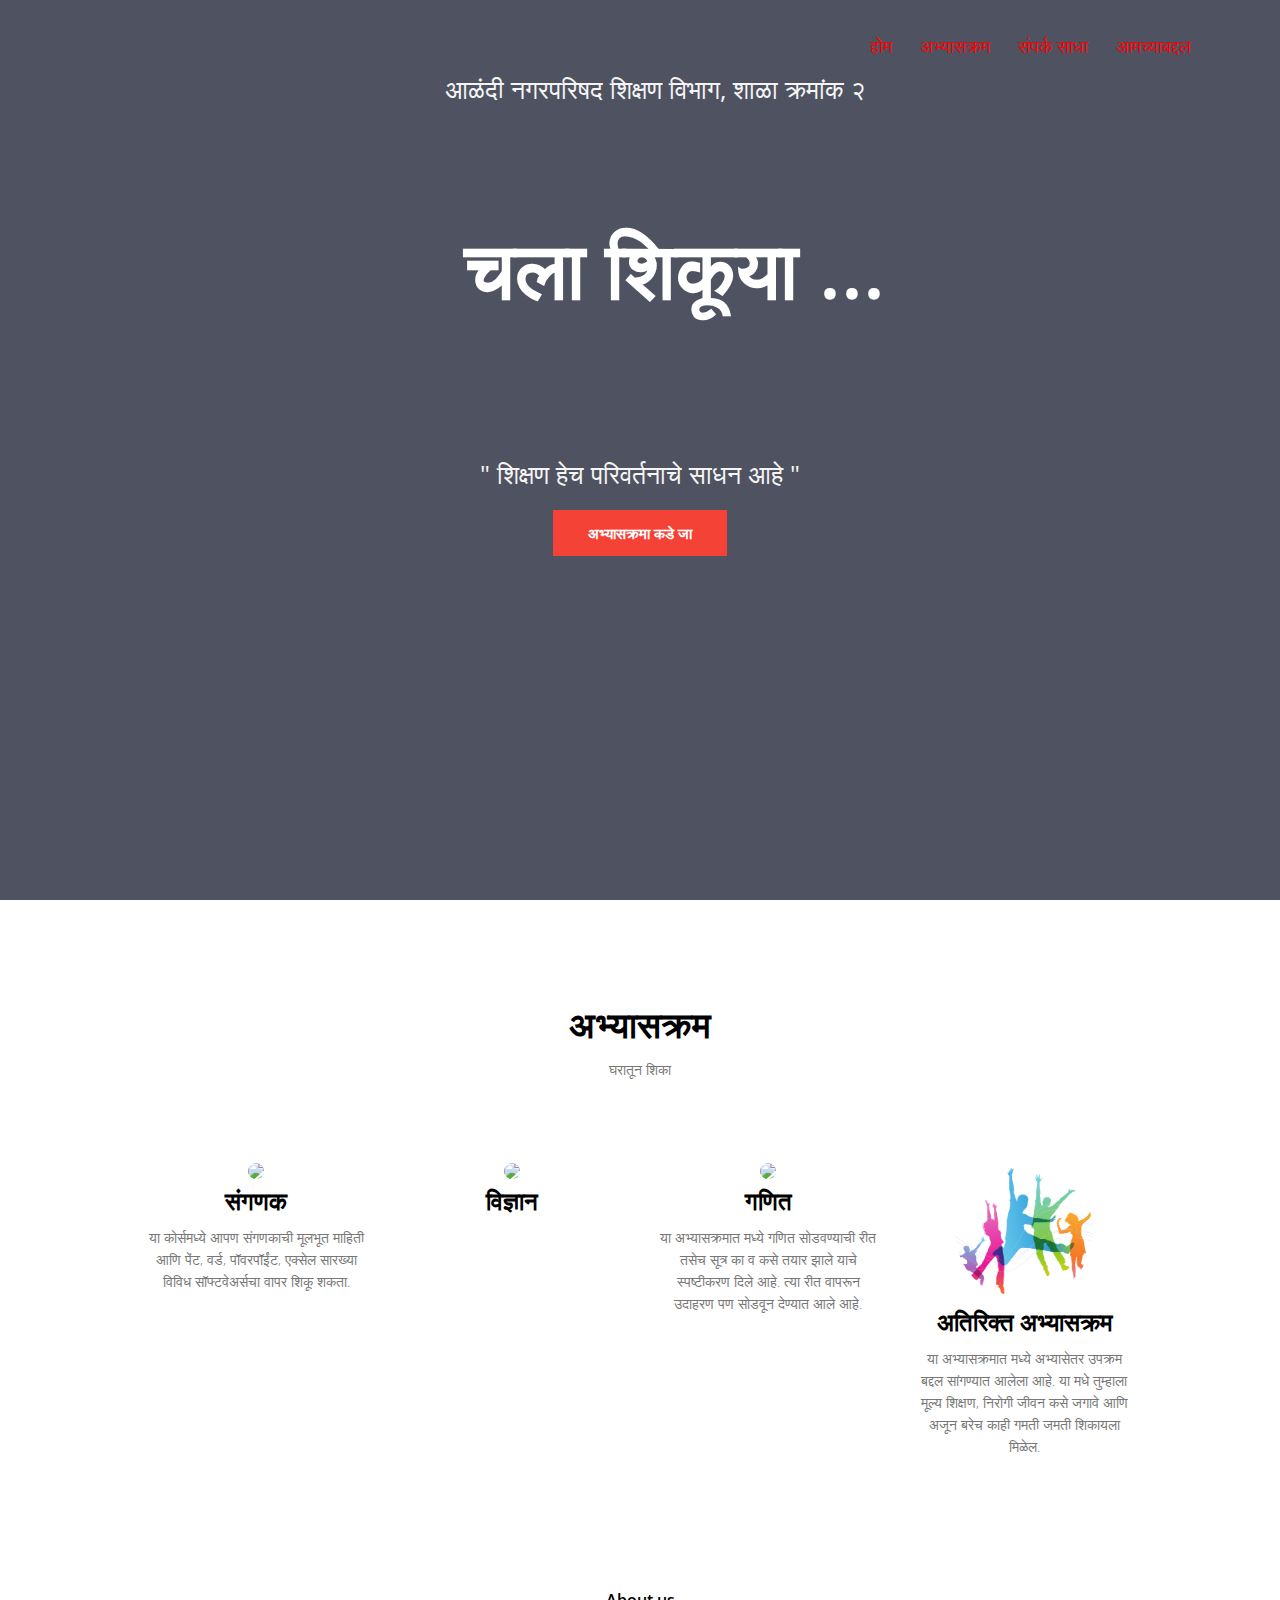
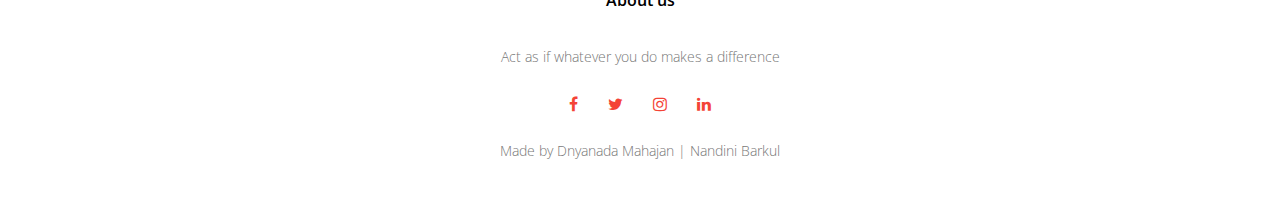
==== commit 9151bf5f: "money saving ppt added" ====
--- a/index.html
+++ b/index.html
@@ -2,7 +2,7 @@
 <html>
 <head>
     <meta name="viewport" content="with=device-width, initial-scale=1.0">
-    <title>BHETAR SCHOOL</title>
+    <title>BEHTAR SCHOOL</title>
     <link rel="stylesheet" type="text/css" href="style.css">
     <link rel="preconnect" href="https://fonts.googleapis.com">
     <link rel="preconnect" href="https://fonts.gstatic.com" crossorigin>
@@ -12,7 +12,6 @@
 <body>
         <section class="header">
             <nav>
-                <a href="#"> <img src="img/logo.jpeg"></a>
                 <div class="nav-links" id="navLinks">
                     <i class="fa fa-times-circle" onclick="hideMenu()"></i>
                     <ul>
@@ -30,7 +29,7 @@
                 <a href="#course" class="button"><b>अभ्यासक्रमा कडे जा</b></a>
             </div>
             <div class="slide-left">
-                <p>आळंदी नगरपरिषद शिक्षण विभाग, शाळा क्रमांक २</p>
+                <p><b>आळंदी नगरपरिषद शिक्षण विभाग, शाळा क्रमांक २</b></p>
             </div>
         </section> 
 
@@ -50,17 +49,17 @@
         <div class="subjects">
             <img src="img/9.jpg">
             <h2><a href="science.html">विज्ञान</a></h2>
-          <p>या अभ्यासक्रमात मध्ये गणित सोडवण्याची रीत तसेच सूत्र का व कसे तयार झाले याचे स्पष्टीकरण दिले आहे. त्या रीत वापरून उदाहरण पण सोडवून देण्यात आले आहे.</p>
+          <p></p>
       </div>
       <div class="subjects">
           <img src="img/11.jpg">
           <h2><a href="maths.html">गणित</a></h2>
-          <p>In this course you will learn basics of computer and uses of various applications software such as paint, word, powerpoint, excel</p>
+          <p>या अभ्यासक्रमात मध्ये गणित सोडवण्याची रीत तसेच सूत्र का व कसे तयार झाले याचे स्पष्टीकरण दिले आहे. त्या रीत वापरून उदाहरण पण सोडवून देण्यात आले आहे.</p>
       </div>
       <div class="subjects">
         <img src="img/extracurricular-logo.png">
         <h2><a href="extra-ciricular.html">अतिरिक्त अभ्यासक्रम</a></h2>
-        <p>In this course you will learn basics of computer and uses of various applications software such as paint, word, powerpoint, excel</p>
+        <p>या अभ्यासक्रमात मध्ये अभ्यासेतर उपक्रम बद्दल सांगण्यात आलेला आहे. या मधे तुम्हाला मूल्य शिक्षण, निरोगी जीवन कसे जगावे आणि अजून बरेच काही गमती जमती शिकायला मिळेल.</p>
     </div>
     </div>
   </section>
--- a/style.css
+++ b/style.css
@@ -37,7 +37,7 @@
     position: relative;
 }
 .nav-links ul li a{
-    color: white;
+    color: rgb(255, 0, 0);
     text-decoration: none;
     font-size: 18px;
 }
@@ -90,36 +90,10 @@
 nav .fa{
     display: none;
 }
-.school-name p{
+.slide-left p{
     font-size: 25px;
     color: whitesmoke;
-    transform: translate(35%,190%);
-}
-
-/* ------------ sliding text ---------------*/
-.slide-left {
-  width:100%;
-  overflow:hidden;
-}
-.slide-left p {
-    font-size: 25px;
-    color: whitesmoke;
-    position: absolute;
-    bottom: 30px;
-    width: 50%;
-    animation: slide-left 20s linear infinite;
-}
-
-@keyframes slide-left {
-  from {
-    margin-left: 100%;
-    width: 300%; 
-  }
-
-  to {
-    margin-left: 0%;
-    width: 100%;
-  }
+    transform: translate(34%,-60%);
 }
 
 @media(max-width: 700px){
@@ -161,13 +135,11 @@
     .nav-links ul{
         padding: 15px;
     }    
-    .slide-left p {
-        font-size: 20px;
+          .slide-left p{
+        font-size: 24px;
         color: whitesmoke;
-        position: absolute;
-        bottom: 30px;
-        width: 50%;
-        animation: slide-left 10s linear infinite;
+        transform: translate(2%,-10%);
+        text-align: center;
     }
 }
 
@@ -254,7 +226,7 @@
 .sub-header{
     height: 50vh;
     width: 100%;
-    background-image: linear-gradient(rgb(4,9,30,0.7),rgba(4,9,30,0.7)), url(img/7.jpg);
+    background-image: linear-gradient(rgb(4,9,30,0.7),rgba(4,9,30,0.7)), url(img/comp_coverphoto1.jpeg);
     background-position: center;
     background-size: cover;
     text-align: center;
@@ -458,11 +430,11 @@
 .sub-header2{
     height: 50vh;
     width: 100%;
-    background-image: linear-gradient(rgb(4,9,30,0.7),rgba(4,9,30,0.7)), url(img/about2.jpeg);
+    background-image: linear-gradient(rgb(4,9,30,0.7),rgba(4,9,30,0.7)), ;
     background-position: center;
     background-size: cover;
     text-align: center;
-    color: #fff;
+    color: rgb(0, 0, 0);
 }
 .sub-header2 h1{
 margin-top: 90px;
@@ -546,6 +518,38 @@
 }
 .about-icons li i:hover{
     color: #f44336;
+}
+.info-link{
+    margin: 15px 0;
+}
+.info-links li{
+    list-style: none;
+    padding: 10px 15px;
+    width: 250px;
+    text-align: center;
+}
+.about-button{
+    display: inline-block;
+    text-decoration: none;
+    color: white;
+    border: 1px solid #f44336;
+    padding: 12px 34px;
+    font-size: 15px;
+    background: #f44336;
+    position: relative;
+    cursor: pointer;
+    margin-top: 15px;
+}
+.about-button:hover{
+    border: 1px solid black;
+    background: transparent;
+    transition:  1s;
+}
+.info-links li:hover{
+    border-color: black;
+}
+.info-links li:hover a{
+    color : black;
 }
 
 
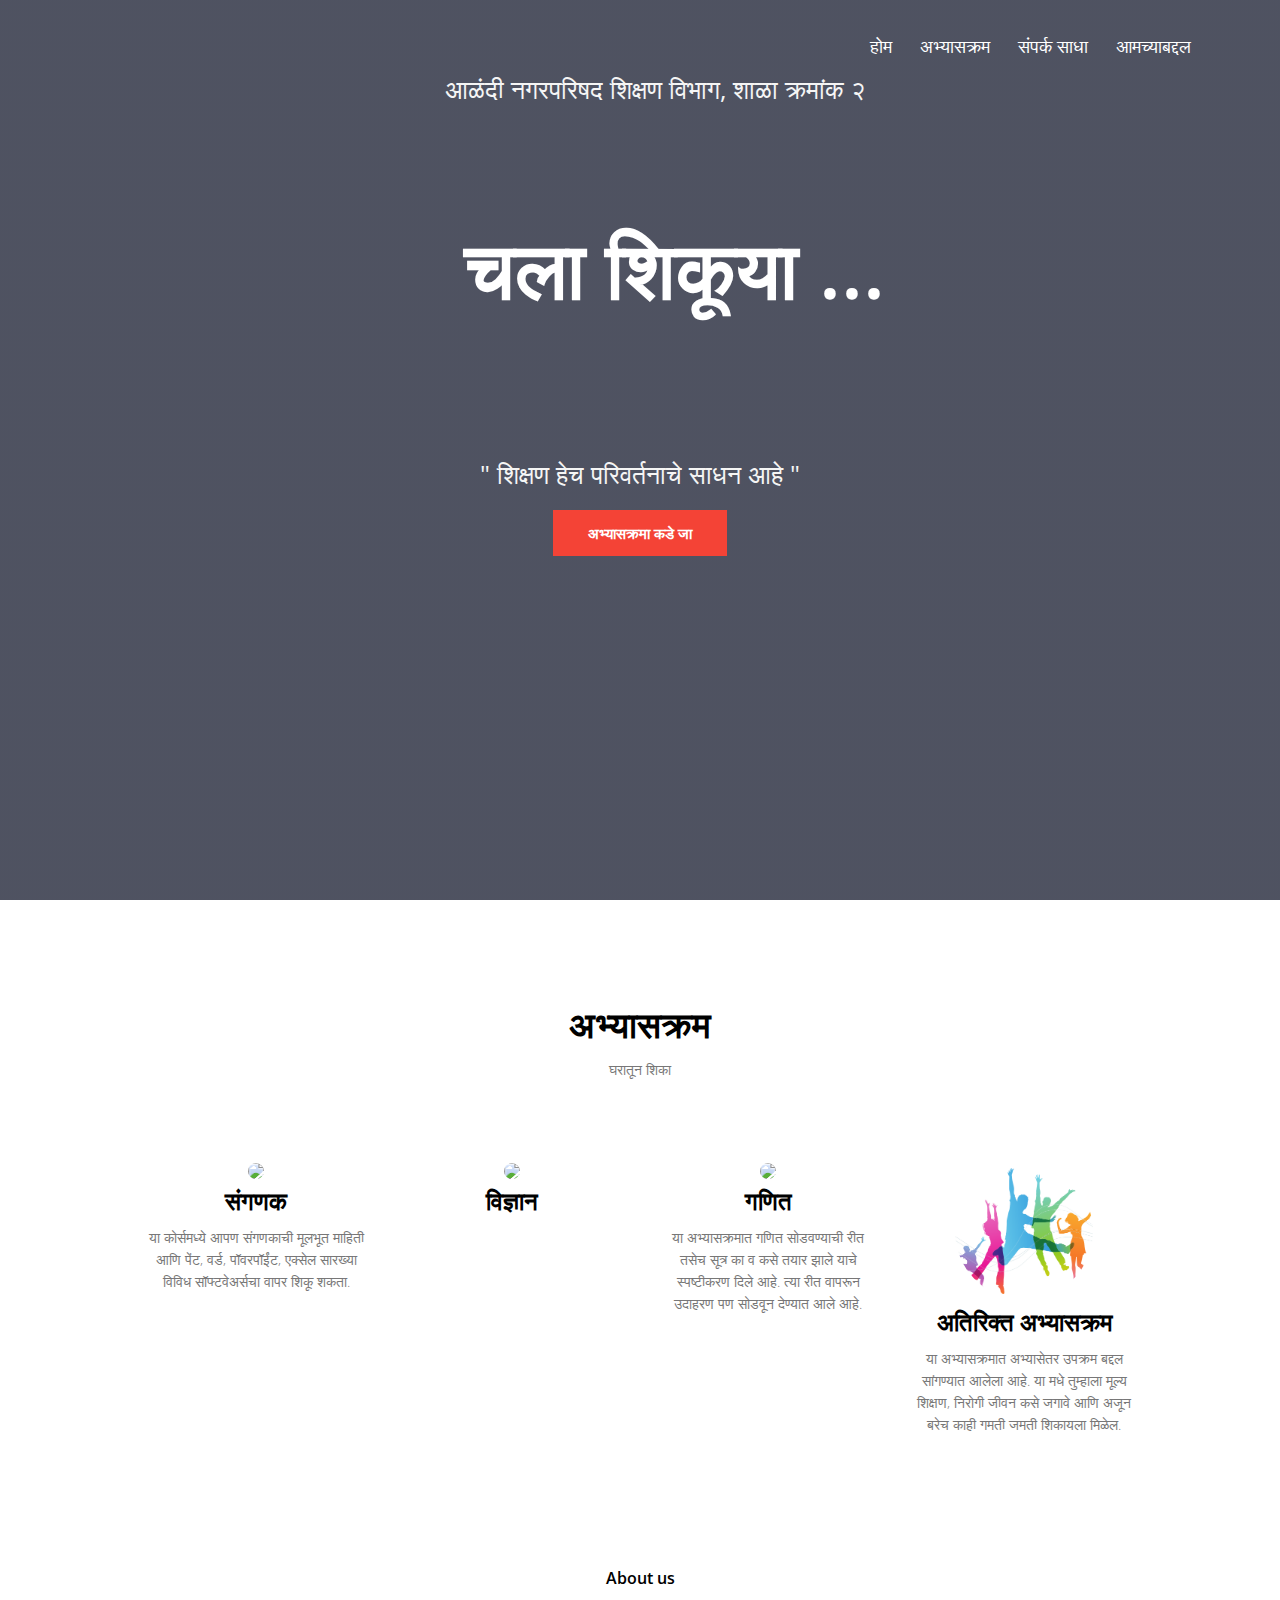
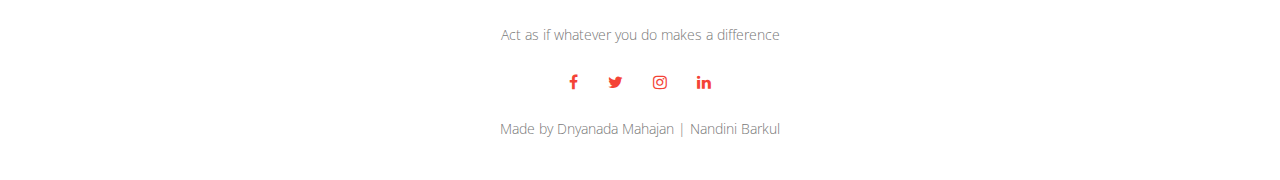
==== commit e01e652d: "about page format changed" ====
--- a/index.html
+++ b/index.html
@@ -54,12 +54,12 @@
       <div class="subjects">
           <img src="img/11.jpg">
           <h2><a href="maths.html">गणित</a></h2>
-          <p>या अभ्यासक्रमात मध्ये गणित सोडवण्याची रीत तसेच सूत्र का व कसे तयार झाले याचे स्पष्टीकरण दिले आहे. त्या रीत वापरून उदाहरण पण सोडवून देण्यात आले आहे.</p>
+          <p>या अभ्यासक्रमात गणित सोडवण्याची रीत तसेच सूत्र का व कसे तयार झाले याचे स्पष्टीकरण दिले आहे. त्या रीत वापरून उदाहरण पण सोडवून देण्यात आले आहे.</p>
       </div>
       <div class="subjects">
         <img src="img/extracurricular-logo.png">
         <h2><a href="extra-ciricular.html">अतिरिक्त अभ्यासक्रम</a></h2>
-        <p>या अभ्यासक्रमात मध्ये अभ्यासेतर उपक्रम बद्दल सांगण्यात आलेला आहे. या मधे तुम्हाला मूल्य शिक्षण, निरोगी जीवन कसे जगावे आणि अजून बरेच काही गमती जमती शिकायला मिळेल.</p>
+        <p>या अभ्यासक्रमात अभ्यासेतर उपक्रम बद्दल सांगण्यात आलेला आहे. या मधे तुम्हाला मूल्य शिक्षण, निरोगी जीवन कसे जगावे आणि अजून बरेच काही गमती जमती शिकायला मिळेल.</p>
     </div>
     </div>
   </section>
--- a/style.css
+++ b/style.css
@@ -37,7 +37,7 @@
     position: relative;
 }
 .nav-links ul li a{
-    color: rgb(255, 0, 0);
+    color: white;
     text-decoration: none;
     font-size: 18px;
 }
@@ -264,6 +264,7 @@
         text-align: center;
         color: #fff;
 }
+
 .sub-header1 h1{
     margin-top: 90px;
 }
@@ -294,8 +295,9 @@
     margin: 10px;
     margin-right: 30px;
 }
-.contact-coldiv p{
+.contact-col p{
     padding: 0;
+    font-size: 18px
 }
 .contact-col div h5{
     font-size: 20px;
@@ -450,10 +452,9 @@
 .about-image img{
     width: 50%;
     height: 50%;
-    padding: 50px;
 }
 .about-content{
-    background: #fff;
+    background: #009688;
     display: flex;
     justify-content: center;
     flex-direction: column;
@@ -463,6 +464,7 @@
     padding-top: 20px;
     font-size: 35px;
     opacity: 0.9;
+    color: WHITE;
 }
 
 .about-content p{
@@ -470,12 +472,13 @@
     padding-bottom: 15px;
     font-weight: 300;
     opacity: 0.7;
-    width: 60%;
-    text-align: center;
-    margin: 0 auto;
+    width: 90%;
+    text-align: justify;
+    margin: 5px;
     line-height: 1.7;
-}
-.links{
+    color: white;
+}
+/*.links{
     margin: 15px 0;
 }
 .links li{
@@ -518,9 +521,10 @@
 }
 .about-icons li i:hover{
     color: #f44336;
-}
+}*/
 .info-link{
     margin: 15px 0;
+    
 }
 .info-links li{
     list-style: none;
@@ -532,10 +536,10 @@
     display: inline-block;
     text-decoration: none;
     color: white;
-    border: 1px solid #f44336;
+    border: 1px solid #005c53;
     padding: 12px 34px;
     font-size: 15px;
-    background: #f44336;
+    background: #005c53;
     position: relative;
     cursor: pointer;
     margin-top: 15px;
@@ -555,7 +559,7 @@
 
 /*****************/
 
-@media(max-width: 992px){
+/*@media(max-width: 700px){
     .about-image{
         flex-direction: column;
         scroll-behavior: smooth;
@@ -572,6 +576,7 @@
     }
     .about-content{
         height: 100vh;
+        padding-top: 30px;
     }
     .about-content h2{
         font-size: 20px;
@@ -591,6 +596,15 @@
     }
     .icons li i{
         font-size: 15px;
+    }
+}*/
+
+@media(max-width: 700px){
+    .about-content h2{
+        font-size: 28px;
+    }
+    .about-content p{
+        font-size: 18px;
     }
 }
 
@@ -715,13 +729,18 @@
 .section-teachers .team-items .item .inner .info .social-links a:hover{
 	box-shadow: 0 0 10px #000;
 }
-.section-teachers .teachers_team{
+.section-teachers .teachers_team {
     display: block;
     margin: auto;
     width: 60%;
 	border-radius: 8px;
 }
-
+.teachers h6{
+    display: block;
+    text-align: center;
+    font-size: 28px;
+    color: #fff;
+}
 /*responsive*/
 @media(max-width: 991px){
 	.section-teachers .team-items .item{
@@ -954,6 +973,12 @@
 	font-weight: 600;
 	color:#ffffff;
 }
+.team-section .team-items .item .inner .info h6{
+	margin:0;
+	font-size: 15px;
+	font-weight: 400;
+	color:#ffffff;
+}
 .team-section .team-items .item .inner .info p{
 	font-size: 16px;
 	font-weight: 400;
@@ -1012,4 +1037,60 @@
 }
 .sub-header h1{
     margin-top: 90px;
-}+}
+
+/*---------science page-----------*/
+.sub-header-science{
+    height: 50vh;
+    width: 100%;
+    background-image: linear-gradient(rgb(4,9,30,0.7),rgba(4,9,30,0.7)), url(img/science=cover.jpg);
+    background-position: center;
+    background-size: cover;
+    text-align: center;
+    color: #fff;
+}
+.sub-header h1{
+    margin-top: 90px;
+}
+
+/*---------maths page-------------*/
+.sub-header-maths{
+    height: 50vh;
+    width: 100%;
+    background-image: linear-gradient(rgb(4,9,30,0.7),rgba(4,9,30,0.7)), url(img/maths-cover.jpg);
+    background-position: center;
+    background-size: cover;
+    text-align: center;
+    color: #fff;
+}
+.sub-header-maths h1{
+    margin-top: 90px;
+}
+/*---------about us page-------------*/
+.sub-header-about{
+    height: 50vh;
+    width: 100%;
+    background-image: linear-gradient(rgb(4,9,30,0.7),rgba(4,9,30,0.7)), url(img/about-cover.jpg);
+    background-position: center;
+    background-size: cover;
+    text-align: center;
+    color: #fff;
+}
+.sub-header-about h1{
+    margin-top: 90px;
+}
+/*---------about us page-------------*/
+.sub-header-about1{
+    height: 30vh;
+    width: 100%;
+    background-color: #0c6b62;
+    background-position: center;
+    background-size: cover;
+    text-align: center;
+    color: #fff;
+}
+.sub-header-about h1{
+    margin-top: 90px;
+}
+
+
